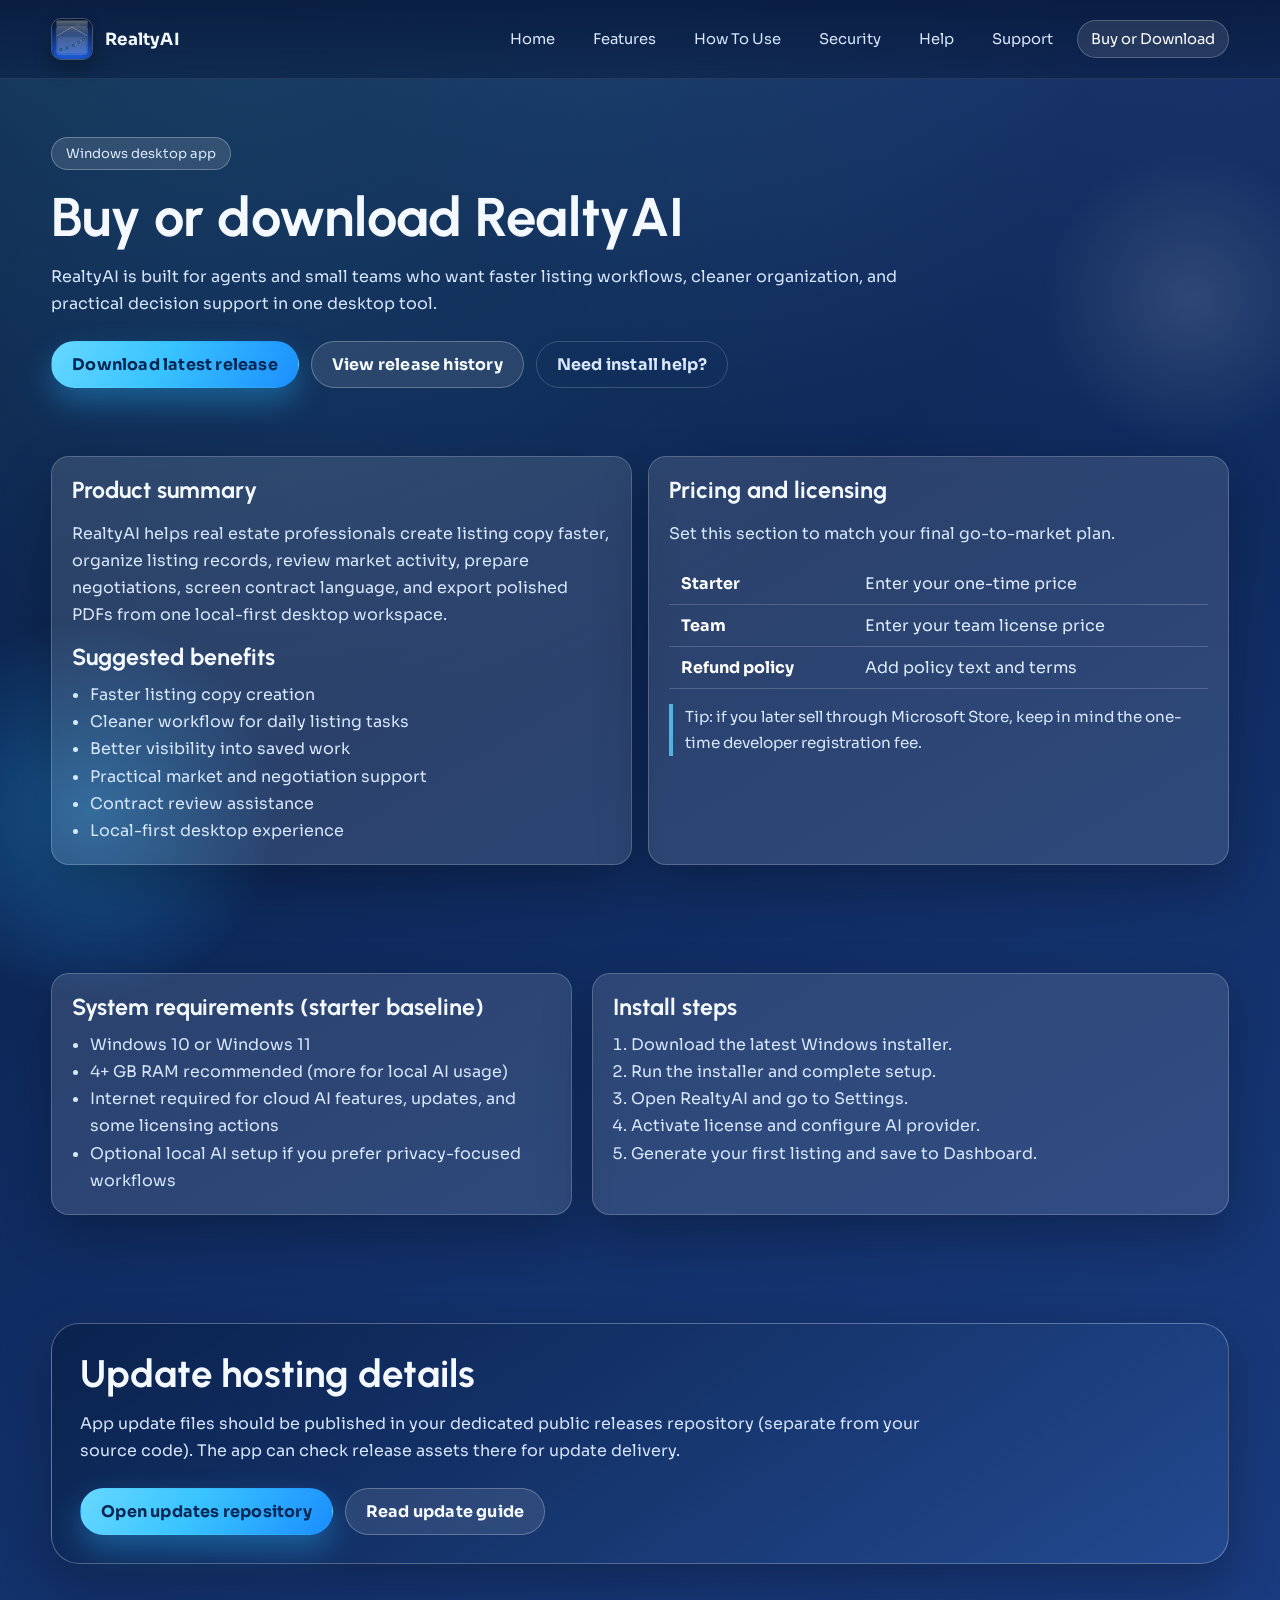
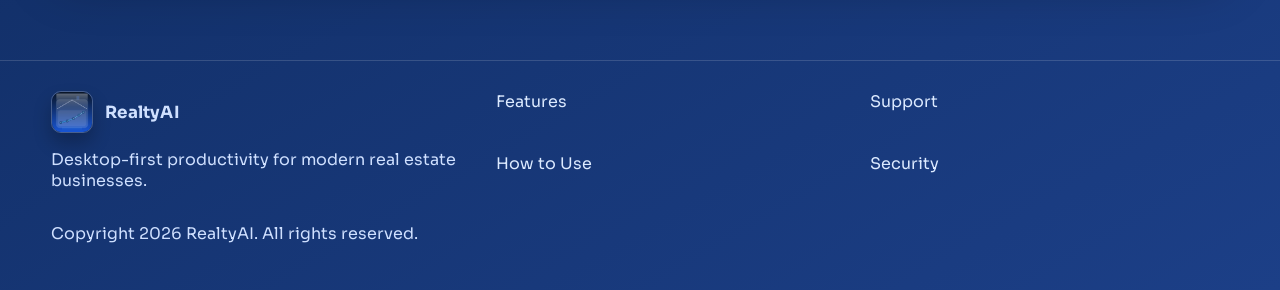
==== buy-download.html @ 26c1955e "Initial RealtyAI premium website" ====
<!doctype html>
<html lang="en">
<head>
  <meta charset="utf-8">
  <meta name="viewport" content="width=device-width, initial-scale=1">
  <title>Buy or Download RealtyAI | Windows Desktop App</title>
  <meta name="description" content="Buy or download RealtyAI for Windows. Get system requirements, install steps, update process, and release links.">
  <link rel="icon" href="assets/images/realtyai-icon-512.png">
  <link rel="preconnect" href="https://fonts.googleapis.com">
  <link rel="preconnect" href="https://fonts.gstatic.com" crossorigin>
  <link href="https://fonts.googleapis.com/css2?family=Sora:wght@400;500;600;700;800&family=Urbanist:wght@600;700;800;900&display=swap" rel="stylesheet">
  <link rel="stylesheet" href="assets/css/styles.css">
  <script defer src="assets/js/config.js"></script>
  <script defer src="assets/js/site.js"></script>
</head>
<body>
  <header class="site-header">
    <div class="container header-wrap">
      <a class="brand" href="index.html">
        <img class="brand-mark" src="assets/images/realtyai-icon-512.png" alt="RealtyAI icon">
        <span class="brand-text">RealtyAI</span>
      </a>
      <button class="menu-toggle" type="button" aria-label="Open menu" aria-expanded="false">☰</button>
      <nav class="nav" aria-label="Main navigation">
        <a href="index.html">Home</a>
        <a href="features.html">Features</a>
        <a href="how-to-use.html">How To Use</a>
        <a href="security-privacy.html">Security</a>
        <a href="help.html">Help</a>
        <a href="support.html">Support</a>
        <a href="buy-download.html">Buy or Download</a>
      </nav>
    </div>
  </header>

  <main>
    <section class="page-hero">
      <div class="container">
        <span class="badge">Windows desktop app</span>
        <h1>Buy or download RealtyAI</h1>
        <p class="lead">RealtyAI is built for agents and small teams who want faster listing workflows, cleaner organization, and practical decision support in one desktop tool.</p>
        <div class="hero-actions">
          <a class="button primary" data-config="app-download" href="#">Download latest release</a>
          <a class="button secondary" data-config="updates-repo" href="#">View release history</a>
          <a class="button ghost" href="support.html">Need install help?</a>
        </div>
      </div>
    </section>

    <section class="section">
      <div class="container grid two">
        <article class="card fade-up">
          <h3>Product summary</h3>
          <p>RealtyAI helps real estate professionals create listing copy faster, organize listing records, review market activity, prepare negotiations, screen contract language, and export polished PDFs from one local-first desktop workspace.</p>
          <h3 style="margin-top: 16px;">Suggested benefits</h3>
          <ul>
            <li>Faster listing copy creation</li>
            <li>Cleaner workflow for daily listing tasks</li>
            <li>Better visibility into saved work</li>
            <li>Practical market and negotiation support</li>
            <li>Contract review assistance</li>
            <li>Local-first desktop experience</li>
          </ul>
        </article>
        <article class="card fade-up">
          <h3>Pricing and licensing</h3>
          <p>Set this section to match your final go-to-market plan.</p>
          <table class="table">
            <tbody>
              <tr><th>Starter</th><td>Enter your one-time price</td></tr>
              <tr><th>Team</th><td>Enter your team license price</td></tr>
              <tr><th>Refund policy</th><td>Add policy text and terms</td></tr>
            </tbody>
          </table>
          <p class="notice">Tip: if you later sell through Microsoft Store, keep in mind the one-time developer registration fee.</p>
        </article>
      </div>
    </section>

    <section class="section">
      <div class="container split">
        <article class="card fade-up">
          <h3>System requirements (starter baseline)</h3>
          <ul>
            <li>Windows 10 or Windows 11</li>
            <li>4+ GB RAM recommended (more for local AI usage)</li>
            <li>Internet required for cloud AI features, updates, and some licensing actions</li>
            <li>Optional local AI setup if you prefer privacy-focused workflows</li>
          </ul>
        </article>
        <article class="card fade-up">
          <h3>Install steps</h3>
          <ol>
            <li>Download the latest Windows installer.</li>
            <li>Run the installer and complete setup.</li>
            <li>Open RealtyAI and go to Settings.</li>
            <li>Activate license and configure AI provider.</li>
            <li>Generate your first listing and save to Dashboard.</li>
          </ol>
        </article>
      </div>
    </section>

    <section class="section">
      <div class="container cta-band fade-up">
        <h2>Update hosting details</h2>
        <p class="lead">App update files should be published in your dedicated public releases repository (separate from your source code). The app can check release assets there for update delivery.</p>
        <div class="hero-actions">
          <a class="button primary" data-config="updates-repo" href="#">Open updates repository</a>
          <a class="button secondary" href="help.html">Read update guide</a>
        </div>
      </div>
    </section>
  </main>

  <footer class="site-footer">
    <div class="container footer-grid">
      <div>
        <div class="brand">
          <img class="brand-mark" src="assets/images/realtyai-icon-512.png" alt="RealtyAI icon">
          <span class="brand-text">RealtyAI</span>
        </div>
        <p>Desktop-first productivity for modern real estate businesses.</p>
      </div>
      <div class="footer-links">
        <a href="features.html">Features</a>
        <a href="how-to-use.html">How to Use</a>
      </div>
      <div class="footer-links">
        <a href="support.html">Support</a>
        <a href="security-privacy.html">Security</a>
      </div>
    </div>
    <div class="container">
      <p>Copyright <span id="year"></span> RealtyAI. All rights reserved.</p>
    </div>
  </footer>
</body>
</html>
---- assets/css/styles.css ----
:root {
  --ink-900: #081a3d;
  --ink-800: #0f2b5f;
  --ink-700: #1c3f87;
  --ink-500: #3e67ba;
  --ice-100: #eaf2ff;
  --ice-200: #c9dcff;
  --aqua-400: #5ad0ff;
  --aqua-500: #2fb8ff;
  --glass: rgba(255, 255, 255, 0.12);
  --glass-strong: rgba(255, 255, 255, 0.18);
  --stroke: rgba(255, 255, 255, 0.2);
  --shadow: 0 20px 50px rgba(0, 0, 0, 0.25);
  --radius-xl: 28px;
  --radius-lg: 18px;
  --radius-sm: 12px;
}

* {
  box-sizing: border-box;
}

html {
  scroll-behavior: smooth;
}

body {
  margin: 0;
  color: #f4f8ff;
  font-family: "Sora", "Segoe UI", sans-serif;
  background:
    radial-gradient(circle at 15% -10%, rgba(90, 208, 255, 0.25), transparent 40%),
    radial-gradient(circle at 85% -20%, rgba(62, 103, 186, 0.45), transparent 35%),
    linear-gradient(150deg, var(--ink-900) 5%, var(--ink-800) 45%, var(--ink-700) 100%);
  min-height: 100vh;
}

body::before,
body::after {
  content: "";
  position: fixed;
  inset: auto;
  z-index: -1;
  pointer-events: none;
}

body::before {
  width: 420px;
  height: 420px;
  border-radius: 50%;
  left: -120px;
  bottom: -120px;
  background: radial-gradient(circle, rgba(47, 184, 255, 0.35), transparent 65%);
}

body::after {
  width: 360px;
  height: 360px;
  border-radius: 50%;
  right: -90px;
  top: 120px;
  background: radial-gradient(circle, rgba(255, 255, 255, 0.12), transparent 60%);
}

img {
  max-width: 100%;
  display: block;
}

a {
  color: inherit;
}

.container {
  width: min(1180px, 92vw);
  margin: 0 auto;
}

.site-header {
  position: sticky;
  top: 0;
  z-index: 50;
  backdrop-filter: blur(18px);
  background: linear-gradient(to bottom, rgba(8, 26, 61, 0.86), rgba(8, 26, 61, 0.5));
  border-bottom: 1px solid rgba(255, 255, 255, 0.12);
}

.header-wrap {
  min-height: 78px;
  display: flex;
  align-items: center;
  justify-content: space-between;
  gap: 20px;
}

.brand {
  display: flex;
  align-items: center;
  gap: 12px;
  text-decoration: none;
}

.brand-mark {
  width: 42px;
  height: 42px;
  border-radius: 10px;
  border: 1px solid rgba(255, 255, 255, 0.22);
  box-shadow: 0 10px 18px rgba(0, 0, 0, 0.24);
}

.brand-text {
  font-size: 1.05rem;
  font-weight: 700;
  letter-spacing: 0.2px;
}

.menu-toggle {
  display: none;
  border: 1px solid rgba(255, 255, 255, 0.25);
  background: rgba(255, 255, 255, 0.1);
  color: #fff;
  border-radius: 10px;
  width: 42px;
  height: 42px;
  font-size: 1.2rem;
}

.nav {
  display: flex;
  align-items: center;
  gap: 10px;
  flex-wrap: wrap;
}

.nav a {
  text-decoration: none;
  font-size: 0.92rem;
  color: #d9e8ff;
  padding: 9px 13px;
  border-radius: 999px;
  border: 1px solid transparent;
  transition: 0.25s ease;
}

.nav a:hover,
.nav a:focus-visible,
.nav a.active {
  color: #fff;
  border-color: rgba(255, 255, 255, 0.22);
  background: rgba(255, 255, 255, 0.1);
}

.button {
  display: inline-flex;
  align-items: center;
  justify-content: center;
  gap: 8px;
  border-radius: 999px;
  padding: 12px 20px;
  font-weight: 700;
  letter-spacing: 0.2px;
  text-decoration: none;
  border: 1px solid transparent;
  cursor: pointer;
  transition: transform 0.25s ease, box-shadow 0.25s ease, background 0.25s ease;
}

.button:hover {
  transform: translateY(-2px);
}

.button.primary {
  background: linear-gradient(120deg, #66d8ff, #39c3ff 45%, #1b8eff);
  color: #002653;
  box-shadow: 0 14px 30px rgba(43, 186, 255, 0.35);
}

.button.secondary {
  background: rgba(255, 255, 255, 0.1);
  color: #f6fbff;
  border-color: rgba(255, 255, 255, 0.26);
}

.button.ghost {
  background: transparent;
  color: #d9e8ff;
  border-color: rgba(255, 255, 255, 0.18);
}

.hero {
  padding: 72px 0 34px;
}

.hero-grid {
  display: grid;
  gap: 26px;
  grid-template-columns: 1.2fr 0.9fr;
  align-items: center;
}

.badge {
  display: inline-flex;
  align-items: center;
  gap: 8px;
  background: rgba(255, 255, 255, 0.12);
  border: 1px solid rgba(255, 255, 255, 0.28);
  border-radius: 999px;
  padding: 7px 14px;
  font-size: 0.82rem;
  color: #dceaff;
}

h1,
h2,
h3 {
  margin: 0;
  line-height: 1.15;
  font-family: "Urbanist", "Trebuchet MS", sans-serif;
}

h1 {
  margin-top: 16px;
  font-size: clamp(2rem, 5vw, 3.4rem);
}

h2 {
  font-size: clamp(1.6rem, 3.4vw, 2.4rem);
}

h3 {
  font-size: clamp(1.1rem, 2.2vw, 1.45rem);
}

.lead {
  margin-top: 14px;
  color: #d7e6ff;
  line-height: 1.7;
  max-width: 72ch;
}

.hero-actions {
  margin-top: 24px;
  display: flex;
  flex-wrap: wrap;
  gap: 12px;
}

.hero-panel {
  background: linear-gradient(165deg, rgba(255, 255, 255, 0.2), rgba(255, 255, 255, 0.08));
  border: 1px solid rgba(255, 255, 255, 0.22);
  border-radius: var(--radius-xl);
  padding: 22px;
  box-shadow: var(--shadow);
}

.hero-panel .app-art {
  border-radius: 22px;
  border: 1px solid rgba(255, 255, 255, 0.24);
  background: rgba(0, 0, 0, 0.08);
  padding: 14px;
}

.hero-list {
  margin: 16px 0 0;
  padding: 0;
  list-style: none;
  display: grid;
  gap: 8px;
  color: #d4e6ff;
}

.hero-list li {
  display: flex;
  align-items: center;
  gap: 10px;
}

.hero-list li::before {
  content: "";
  width: 9px;
  height: 9px;
  border-radius: 50%;
  background: linear-gradient(#87e5ff, #2fb8ff);
  box-shadow: 0 0 0 4px rgba(47, 184, 255, 0.18);
}

.section {
  padding: 54px 0;
}

.section-head {
  display: flex;
  flex-wrap: wrap;
  align-items: end;
  justify-content: space-between;
  gap: 14px;
  margin-bottom: 22px;
}

.section-note {
  color: #c9dcff;
  font-size: 0.95rem;
}

.grid {
  display: grid;
  gap: 16px;
}

.grid.three {
  grid-template-columns: repeat(3, minmax(0, 1fr));
}

.grid.two {
  grid-template-columns: repeat(2, minmax(0, 1fr));
}

.card {
  background: var(--glass);
  border: 1px solid var(--stroke);
  border-radius: var(--radius-lg);
  padding: 20px;
  box-shadow: var(--shadow);
}

.card p,
.card li {
  color: #d8e8ff;
  line-height: 1.7;
}

.card ul,
.card ol {
  margin: 10px 0 0;
  padding-left: 18px;
}

.card.kpi {
  background: linear-gradient(150deg, rgba(255, 255, 255, 0.16), rgba(62, 103, 186, 0.3));
}

.kpi-value {
  font-family: "Urbanist", sans-serif;
  font-size: 2rem;
  font-weight: 800;
  letter-spacing: 0.4px;
  color: #94e8ff;
}

.timeline {
  counter-reset: step;
  display: grid;
  gap: 14px;
}

.timeline .step {
  position: relative;
  padding: 20px 18px 20px 64px;
  border-radius: var(--radius-lg);
  border: 1px solid rgba(255, 255, 255, 0.22);
  background: rgba(255, 255, 255, 0.11);
}

.timeline .step::before {
  counter-increment: step;
  content: counter(step);
  position: absolute;
  left: 18px;
  top: 20px;
  width: 32px;
  height: 32px;
  border-radius: 50%;
  display: grid;
  place-items: center;
  font-weight: 800;
  color: #08326f;
  background: linear-gradient(160deg, #8de7ff, #39c3ff);
}

.highlight {
  background: linear-gradient(130deg, rgba(90, 208, 255, 0.26), rgba(255, 255, 255, 0.06));
  border: 1px solid rgba(135, 229, 255, 0.55);
  border-radius: var(--radius-lg);
  padding: 18px;
}

.split {
  display: grid;
  grid-template-columns: 0.9fr 1.1fr;
  gap: 20px;
}

.notice {
  font-size: 0.95rem;
  color: #d5e5ff;
  border-left: 4px solid rgba(90, 208, 255, 0.8);
  padding-left: 12px;
}

.cta-band {
  border-radius: var(--radius-xl);
  padding: 28px;
  border: 1px solid rgba(255, 255, 255, 0.28);
  background: linear-gradient(145deg, rgba(9, 32, 73, 0.82), rgba(41, 82, 154, 0.65));
  box-shadow: var(--shadow);
}

.site-footer {
  margin-top: 42px;
  padding: 30px 0;
  border-top: 1px solid rgba(255, 255, 255, 0.15);
  color: #cfe0ff;
}

.footer-grid {
  display: grid;
  gap: 14px;
  grid-template-columns: 1.2fr 1fr 1fr;
}

.footer-links {
  display: grid;
  gap: 8px;
}

.footer-links a {
  text-decoration: none;
  color: #dceaff;
}

.footer-links a:hover {
  color: #9ce5ff;
}

.fade-up {
  opacity: 0;
  transform: translateY(20px);
  transition: opacity 0.65s ease, transform 0.65s ease;
}

.fade-up.in {
  opacity: 1;
  transform: translateY(0);
}

.page-hero {
  padding: 58px 0 14px;
}

.tag-list {
  list-style: none;
  margin: 14px 0 0;
  padding: 0;
  display: flex;
  flex-wrap: wrap;
  gap: 8px;
}

.tag-list li {
  font-size: 0.84rem;
  color: #ddedff;
  border: 1px solid rgba(255, 255, 255, 0.2);
  background: rgba(255, 255, 255, 0.08);
  border-radius: 999px;
  padding: 7px 10px;
}

.table {
  width: 100%;
  border-collapse: collapse;
  margin-top: 8px;
}

.table th,
.table td {
  text-align: left;
  padding: 10px 12px;
  border-bottom: 1px solid rgba(255, 255, 255, 0.18);
  color: #deecff;
}

.table th {
  color: #ffffff;
  font-weight: 700;
}

.faq-item {
  border: 1px solid rgba(255, 255, 255, 0.2);
  border-radius: var(--radius-sm);
  overflow: hidden;
}

.faq-item summary {
  cursor: pointer;
  padding: 15px;
  font-weight: 700;
  background: rgba(255, 255, 255, 0.08);
}

.faq-item p {
  margin: 0;
  padding: 0 15px 15px;
  color: #deecff;
}

.redirect-box {
  max-width: 760px;
  margin: 26px auto;
  text-align: center;
}

@media (max-width: 1020px) {
  .hero-grid,
  .split,
  .grid.three,
  .grid.two,
  .footer-grid {
    grid-template-columns: 1fr;
  }

  .hero-panel {
    max-width: 620px;
    margin: 0 auto;
  }

  .header-wrap {
    min-height: 70px;
  }

  .menu-toggle {
    display: inline-grid;
    place-items: center;
  }

  .nav {
    position: absolute;
    top: 70px;
    left: 4vw;
    right: 4vw;
    padding: 14px;
    border-radius: var(--radius-lg);
    background: rgba(9, 32, 73, 0.95);
    border: 1px solid rgba(255, 255, 255, 0.2);
    box-shadow: var(--shadow);
    display: none;
  }

  .nav.open {
    display: grid;
  }
}

@media (max-width: 620px) {
  .hero {
    padding-top: 46px;
  }

  .section {
    padding: 40px 0;
  }

  .cta-band {
    padding: 20px;
  }
}
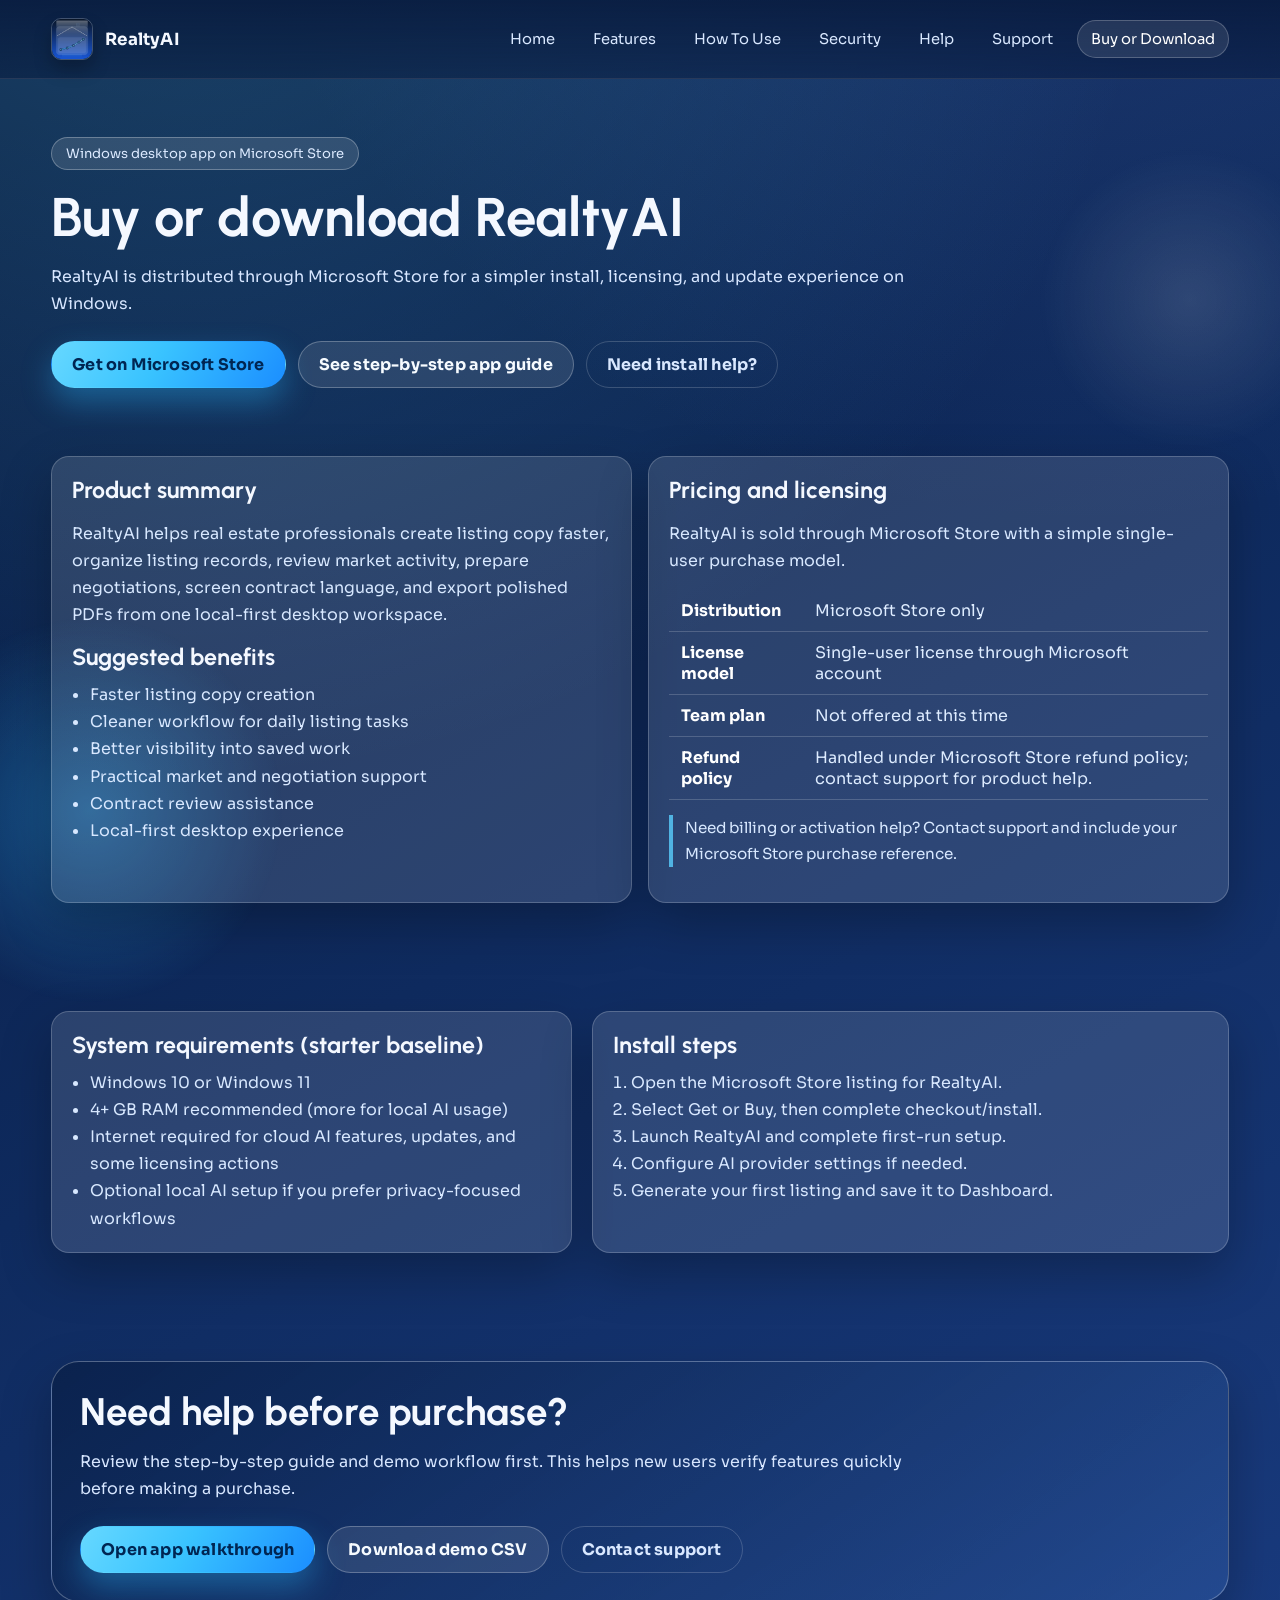
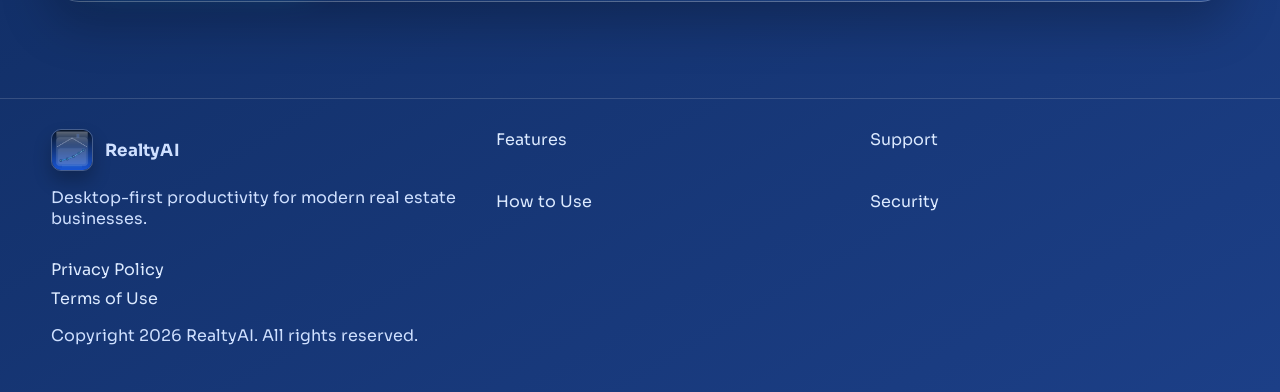
==== commit d52200f5: "Update site for Microsoft Store, legal pages, and demo walkthrough" ====
--- a/buy-download.html
+++ b/buy-download.html
@@ -36,12 +36,12 @@
   <main>
     <section class="page-hero">
       <div class="container">
-        <span class="badge">Windows desktop app</span>
+        <span class="badge">Windows desktop app on Microsoft Store</span>
         <h1>Buy or download RealtyAI</h1>
-        <p class="lead">RealtyAI is built for agents and small teams who want faster listing workflows, cleaner organization, and practical decision support in one desktop tool.</p>
+        <p class="lead">RealtyAI is distributed through Microsoft Store for a simpler install, licensing, and update experience on Windows.</p>
         <div class="hero-actions">
-          <a class="button primary" data-config="app-download" href="#">Download latest release</a>
-          <a class="button secondary" data-config="updates-repo" href="#">View release history</a>
+          <a class="button primary" data-config="app-download" href="#">Get on Microsoft Store</a>
+          <a class="button secondary" href="how-to-use.html">See step-by-step app guide</a>
           <a class="button ghost" href="support.html">Need install help?</a>
         </div>
       </div>
@@ -64,15 +64,16 @@
         </article>
         <article class="card fade-up">
           <h3>Pricing and licensing</h3>
-          <p>Set this section to match your final go-to-market plan.</p>
+          <p>RealtyAI is sold through Microsoft Store with a simple single-user purchase model.</p>
           <table class="table">
             <tbody>
-              <tr><th>Starter</th><td>Enter your one-time price</td></tr>
-              <tr><th>Team</th><td>Enter your team license price</td></tr>
-              <tr><th>Refund policy</th><td>Add policy text and terms</td></tr>
+              <tr><th>Distribution</th><td>Microsoft Store only</td></tr>
+              <tr><th>License model</th><td>Single-user license through Microsoft account</td></tr>
+              <tr><th>Team plan</th><td>Not offered at this time</td></tr>
+              <tr><th>Refund policy</th><td>Handled under Microsoft Store refund policy; contact support for product help.</td></tr>
             </tbody>
           </table>
-          <p class="notice">Tip: if you later sell through Microsoft Store, keep in mind the one-time developer registration fee.</p>
+          <p class="notice">Need billing or activation help? Contact support and include your Microsoft Store purchase reference.</p>
         </article>
       </div>
     </section>
@@ -91,11 +92,11 @@
         <article class="card fade-up">
           <h3>Install steps</h3>
           <ol>
-            <li>Download the latest Windows installer.</li>
-            <li>Run the installer and complete setup.</li>
-            <li>Open RealtyAI and go to Settings.</li>
-            <li>Activate license and configure AI provider.</li>
-            <li>Generate your first listing and save to Dashboard.</li>
+            <li>Open the Microsoft Store listing for RealtyAI.</li>
+            <li>Select Get or Buy, then complete checkout/install.</li>
+            <li>Launch RealtyAI and complete first-run setup.</li>
+            <li>Configure AI provider settings if needed.</li>
+            <li>Generate your first listing and save it to Dashboard.</li>
           </ol>
         </article>
       </div>
@@ -103,11 +104,12 @@
 
     <section class="section">
       <div class="container cta-band fade-up">
-        <h2>Update hosting details</h2>
-        <p class="lead">App update files should be published in your dedicated public releases repository (separate from your source code). The app can check release assets there for update delivery.</p>
+        <h2>Need help before purchase?</h2>
+        <p class="lead">Review the step-by-step guide and demo workflow first. This helps new users verify features quickly before making a purchase.</p>
         <div class="hero-actions">
-          <a class="button primary" data-config="updates-repo" href="#">Open updates repository</a>
-          <a class="button secondary" href="help.html">Read update guide</a>
+          <a class="button primary" href="how-to-use.html">Open app walkthrough</a>
+          <a class="button secondary" href="us_real_estate_premium_3metro.csv" download>Download demo CSV</a>
+          <a class="button ghost" href="support.html">Contact support</a>
         </div>
       </div>
     </section>
